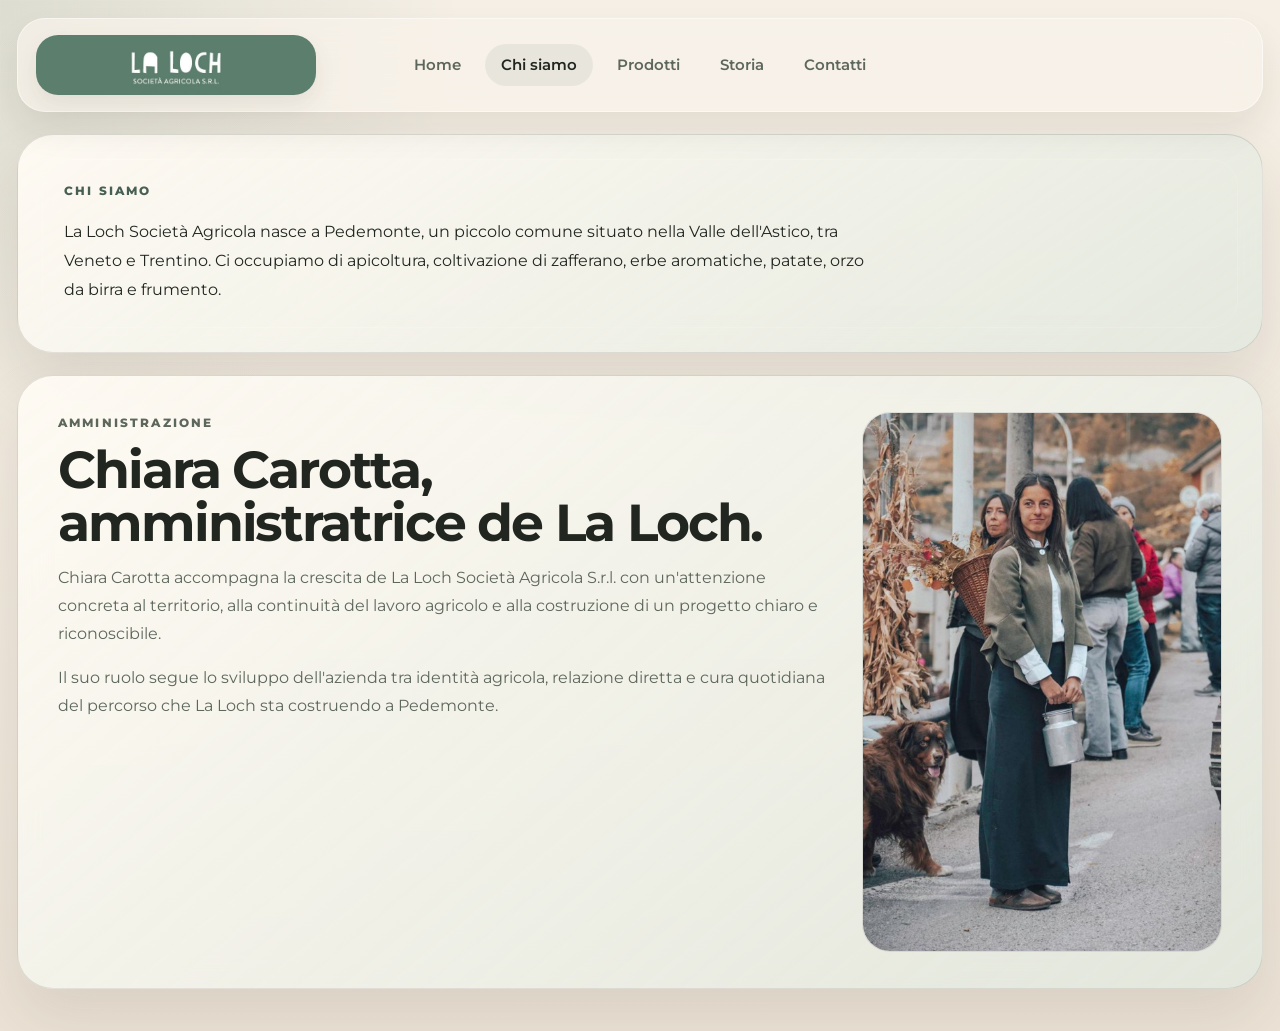
==== chi-siamo.html @ 4f4431ac "Initial commit" ====
﻿<!DOCTYPE html>
<html lang="it">
<head>
  <meta charset="UTF-8">
  <meta name="viewport" content="width=device-width, initial-scale=1.0">
  <title>La Loch Societa Agricola S.r.l. | Chi siamo</title>
  <meta name="description" content="Chi siamo: identita, approccio e territorio di La Loch Societa Agricola S.r.l. a Pedemonte.">
  <link rel="preconnect" href="https://fonts.googleapis.com">
  <link rel="preconnect" href="https://fonts.gstatic.com" crossorigin>
  <link href="https://fonts.googleapis.com/css2?family=Montserrat:wght@400;500;600;700;800&display=swap" rel="stylesheet">
  <link rel="stylesheet" href="styles.css">
</head>
<body class="about-page">
  <div class="site-shell">
    <header class="site-header">
      <a class="brand" href="index.html" aria-label="La Loch home">
        <img class="brand-logo" src="logo-la-loch-green.jpg" alt="Logo La Loch">
        <span class="brand-copy">
          <strong>La Loch</strong>
          <span>Societa Agricola S.R.L.</span>
        </span>
      </a>
      <nav class="desktop-nav" aria-label="Navigazione principale">
        <a class="nav-link" href="index.html">Home</a>
        <a class="nav-link" href="chi-siamo.html" aria-current="page">Chi siamo</a>
        <a class="nav-link" href="prodotti.html">Prodotti</a>
        <a class="nav-link" href="storia.html">Storia</a>
        <a class="nav-link" href="contatti.html">Contatti</a>
      </nav>
      <details class="mobile-nav">
        <summary>Menu</summary>
        <div class="mobile-panel">
          <a href="index.html">Home</a>
          <a href="chi-siamo.html" aria-current="page">Chi siamo</a>
          <a href="prodotti.html">Prodotti</a>
          <a href="storia.html">Storia</a>
          <a href="contatti.html">Contatti</a>
        </div>
      </details>
    </header>

    <main class="page-main">
      <section class="panel page-intro about-intro">
        <div class="about-intro-copy">
          <p class="section-tag">Chi siamo</p>
<p class="page-lead">La Loch Societ&agrave; Agricola nasce a Pedemonte, un piccolo comune situato nella Valle dell'Astico, tra Veneto e Trentino. Ci occupiamo di apicoltura, coltivazione di zafferano, erbe aromatiche, patate, orzo da birra e frumento.</p>
        </div>
      </section>
      <section class="panel biography-panel">
        <div class="biography-layout">
          <div class="biography-copy">
            <p class="section-tag">Amministrazione</p>
            <h2>Chiara Carotta, amministratrice de La Loch.</h2>
            <p>Chiara Carotta accompagna la crescita de La Loch Societ&agrave; Agricola S.r.l. con un'attenzione concreta al territorio, alla continuit&agrave; del lavoro agricolo e alla costruzione di un progetto chiaro e riconoscibile.</p>
            <p>Il suo ruolo segue lo sviluppo dell'azienda tra identit&agrave; agricola, relazione diretta e cura quotidiana del percorso che La Loch sta costruendo a Pedemonte.</p>
          </div>
          <figure class="biography-figure">
            <img class="biography-photo" src="chiara.jpg" alt="Chiara Carotta">
          </figure>
        </div>
      </section>
</main>
  </div>
</body>
</html>
---- styles.css ----
﻿:root {
  --bg: #efe7dc;
  --bg-soft: #f8f3eb;
  --ink: #212720;
  --muted: #5d675c;
  --line: rgba(33, 39, 32, 0.12);
  --forest: #617a6c;
  --forest-deep: #495f54;
  --sage: #91a292;
  --sand: #d8cab7;
  --white: #fdfaf4;
  --shadow: 0 28px 58px rgba(49, 42, 32, 0.1);
}

* {
  box-sizing: border-box;
}

html {
  scroll-behavior: smooth;
}

body {
  margin: 0;
  font-family: "Montserrat", sans-serif;
  color: var(--ink);
  background:
    radial-gradient(circle at top left, rgba(145, 162, 146, 0.24), transparent 28%),
    linear-gradient(180deg, #f5efe5 0%, #ece3d6 100%);
}

body::before {
  content: "";
  position: fixed;
  inset: 0;
  pointer-events: none;
  background-image:
    linear-gradient(rgba(255, 255, 255, 0.12) 1px, transparent 1px),
    linear-gradient(90deg, rgba(255, 255, 255, 0.12) 1px, transparent 1px);
  background-size: 72px 72px;
  mask-image: linear-gradient(180deg, rgba(0, 0, 0, 0.32), transparent 88%);
}

body,
a,
button,
input,
textarea {
  font-family: "Montserrat", sans-serif;
}

img {
  display: block;
  max-width: 100%;
}

a {
  color: inherit;
}

.site-shell {
  width: min(1260px, calc(100% - 34px));
  margin: 18px auto 42px;
}

.site-header {
  position: sticky;
  top: 18px;
  z-index: 20;
  display: flex;
  align-items: center;
  justify-content: space-between;
  gap: 18px;
  padding: 16px 18px;
  border: 1px solid rgba(255, 255, 255, 0.45);
  border-radius: 28px;
  background: rgba(248, 243, 235, 0.72);
  backdrop-filter: blur(16px);
  box-shadow: 0 18px 34px rgba(44, 38, 31, 0.08);
}

.brand {
  display: inline-flex;
  align-items: center;
  gap: 14px;
  text-decoration: none;
}

.brand-mark {
  display: inline-flex;
  align-items: center;
  justify-content: center;
  width: 48px;
  height: 48px;
  border-radius: 16px;
  background: linear-gradient(135deg, var(--forest-deep), var(--forest));
  color: var(--white);
  font-size: 0.92rem;
  font-weight: 800;
  letter-spacing: 0.14em;
}

.brand-copy {
  display: grid;
  gap: 4px;
}

.brand-copy strong,
.footer-brand,
.eyebrow,
.section-tag,
.card-label,
.chapter-number,
.timeline-index {
  text-transform: uppercase;
  letter-spacing: 0.18em;
  font-weight: 800;
}

.brand-copy strong {
  font-size: 0.92rem;
  color: var(--ink);
}

.brand-copy span {
  font-size: 0.78rem;
  color: var(--muted);
}

.desktop-nav {
  display: flex;
  align-items: center;
  gap: 8px;
}

.nav-link {
  padding: 12px 16px;
  border-radius: 999px;
  color: var(--muted);
  text-decoration: none;
  font-size: 0.92rem;
  font-weight: 600;
  transition: background-color 180ms ease, color 180ms ease;
}

.nav-link:hover,
.nav-link[aria-current="page"] {
  color: var(--ink);
  background: rgba(73, 95, 84, 0.08);
}

.mobile-nav {
  display: none;
  position: relative;
}

.mobile-nav summary {
  display: inline-flex;
  align-items: center;
  justify-content: center;
  min-height: 48px;
  padding: 0 18px;
  border-radius: 999px;
  list-style: none;
  cursor: pointer;
  color: var(--ink);
  border: 1px solid var(--line);
  background: rgba(255, 255, 255, 0.55);
  font-size: 0.86rem;
  font-weight: 700;
  text-transform: uppercase;
  letter-spacing: 0.14em;
}

.mobile-nav summary::-webkit-details-marker {
  display: none;
}

.mobile-panel {
  position: absolute;
  right: 0;
  top: calc(100% + 10px);
  min-width: 220px;
  display: grid;
  gap: 6px;
  padding: 14px;
  border: 1px solid var(--line);
  border-radius: 22px;
  background: rgba(248, 243, 235, 0.95);
  box-shadow: 0 22px 42px rgba(44, 38, 31, 0.12);
}

.mobile-panel a {
  padding: 12px 14px;
  border-radius: 14px;
  text-decoration: none;
  color: var(--ink);
  font-weight: 600;
}

.mobile-panel a:hover,
.mobile-panel a[aria-current="page"] {
  background: rgba(73, 95, 84, 0.08);
}

.page-main {
  display: grid;
  gap: 22px;
  margin-top: 22px;
}

.panel,
.chapter-card,
.content-card,
.product-tile,
.feature-card,
.timeline-step,
.contact-box {
  border: 1px solid var(--line);
  box-shadow: var(--shadow);
}

.panel {
  position: relative;
  overflow: hidden;
  border-radius: 36px;
  backdrop-filter: blur(14px);
}

.hero-home {
  display: grid;
  grid-template-columns: minmax(0, 1.2fr) minmax(320px, 0.8fr);
  gap: 30px;
  padding: 56px 54px;
  color: var(--white);
  background: linear-gradient(135deg, var(--forest-deep), var(--forest));
}

.hero-home::before,
.page-intro-dark::before {
  content: "";
  position: absolute;
  right: -120px;
  bottom: -180px;
  width: 440px;
  height: 440px;
  border-radius: 50%;
  background: radial-gradient(circle, rgba(255, 255, 255, 0.14) 0%, rgba(255, 255, 255, 0) 72%);
}

.hero-home::after,
.page-intro::after,
.contact-banner::after {
  content: "";
  position: absolute;
  inset: 24px;
  border: 1px solid rgba(255, 255, 255, 0.12);
  border-radius: 28px;
  pointer-events: none;
}

.hero-copy,
.page-intro > div,
.contact-banner > div {
  position: relative;
  z-index: 1;
}

.eyebrow,
.section-tag,
.card-label,
.chapter-number,
.timeline-index {
  margin: 0;
  font-size: 0.75rem;
}

.eyebrow {
  color: rgba(253, 250, 244, 0.88);
}

.hero-home h1,
.page-intro h1,
.section-heading h2,
.content-card h2,
.chapter-card h3,
.quote-panel h2,
.product-tile h2,
.feature-card h3,
.contact-box h2,
.timeline-content h2,
.contact-banner h2 {
  margin: 0;
  line-height: 0.95;
  letter-spacing: -0.05em;
}

.hero-home h1 {
  max-width: 11ch;
  margin-top: 18px;
  font-size: clamp(3.6rem, 7.7vw, 6.6rem);
}

.hero-text,
.page-lead,
.section-copy p,
.chapter-card p,
.content-card p,
.product-tile p,
.feature-card p,
.timeline-content p,
.contact-copy,
.contact-banner p,
.footer-note,
.hero-note strong,
.hero-location {
  line-height: 1.8;
}

.hero-text {
  max-width: 64ch;
  margin: 22px 0 0;
  color: rgba(253, 250, 244, 0.8);
  font-size: 1.02rem;
}

.hero-actions {
  display: flex;
  flex-wrap: wrap;
  gap: 14px;
  margin-top: 32px;
}

.button {
  display: inline-flex;
  align-items: center;
  justify-content: center;
  min-height: 54px;
  padding: 0 24px;
  border-radius: 999px;
  border: 1px solid transparent;
  text-decoration: none;
  font-size: 0.95rem;
  font-weight: 700;
  transition: transform 180ms ease, background-color 180ms ease, border-color 180ms ease;
}

.button:hover,
.chapter-card:hover,
.inline-arrow:hover {
  transform: translateY(-2px);
}

.button-light {
  color: var(--forest-deep);
  background: var(--white);
}

.button-outline {
  color: var(--white);
  background: rgba(255, 255, 255, 0.08);
  border-color: rgba(255, 255, 255, 0.18);
}

.hero-card,
.page-note {
  position: relative;
  z-index: 1;
  display: grid;
  gap: 18px;
  align-self: stretch;
  padding: 28px;
  border-radius: 28px;
  border: 1px solid rgba(255, 255, 255, 0.14);
  background: rgba(255, 255, 255, 0.08);
  backdrop-filter: blur(12px);
}

.card-label {
  color: rgba(253, 250, 244, 0.7);
}

.hero-location {
  margin: 0;
  font-size: 1.28rem;
  font-weight: 700;
  letter-spacing: -0.03em;
}

.chapter-mini-list {
  display: grid;
  gap: 10px;
}

.chapter-mini-list a {
  display: flex;
  align-items: center;
  justify-content: space-between;
  gap: 16px;
  padding: 14px 16px;
  border-radius: 18px;
  background: rgba(255, 255, 255, 0.06);
  color: var(--white);
  text-decoration: none;
  transition: background-color 180ms ease;
}

.chapter-mini-list a:hover {
  background: rgba(255, 255, 255, 0.12);
}

.chapter-mini-list span {
  font-size: 0.72rem;
  letter-spacing: 0.18em;
  opacity: 0.7;
}

.hero-note {
  padding-top: 16px;
  border-top: 1px solid rgba(255, 255, 255, 0.12);
}

.hero-note p {
  margin: 0;
  color: rgba(253, 250, 244, 0.68);
}

.hero-note strong,
.page-note strong {
  display: block;
  margin-top: 8px;
  font-size: 1rem;
  font-weight: 600;
}

.intro-section {
  padding: 40px 42px;
  background: rgba(255, 251, 244, 0.58);
}

.section-grid,
.page-intro,
.contact-banner,
.content-grid {
  display: grid;
  grid-template-columns: minmax(0, 0.95fr) minmax(0, 1.05fr);
  gap: 22px;
}

.section-heading h2,
.contact-banner h2 {
  margin-top: 12px;
  font-size: clamp(2.2rem, 4.8vw, 4.2rem);
}

.section-tag {
  color: var(--forest-deep);
}

.section-copy p,
.chapter-card p,
.content-card p,
.product-tile p,
.feature-card p,
.timeline-content p,
.contact-banner p,
.contact-copy,
.footer-note {
  color: var(--muted);
}

.section-copy p,
.content-card p,
.timeline-content p {
  margin: 0 0 14px;
  font-size: 1rem;
}

.chapter-grid,
.feature-grid,
.contact-grid-page,
.product-grid {
  display: grid;
  gap: 22px;
}

.chapter-grid {
  grid-template-columns: repeat(2, minmax(0, 1fr));
}

.chapter-card {
  display: grid;
  gap: 14px;
  padding: 30px;
  border-radius: 30px;
  background: linear-gradient(180deg, rgba(255, 251, 244, 0.9), rgba(235, 225, 210, 0.66));
  text-decoration: none;
  transition: transform 180ms ease, box-shadow 180ms ease;
}

.chapter-card-dark,
.content-card-dark,
.contact-box-dark {
  background: linear-gradient(135deg, rgba(73, 95, 84, 0.96), rgba(97, 122, 108, 0.92));
  color: var(--white);
}

.chapter-card-dark .chapter-link,
.chapter-card-dark p,
.content-card-dark p,
.content-card-dark .section-tag,
.content-card-dark h2,
.contact-box-dark .section-tag,
.contact-box-dark h2,
.contact-box-dark p {
  color: var(--white);
}

.chapter-card h3,
.content-card h2,
.product-tile h2,
.feature-card h3,
.contact-box h2,
.timeline-content h2,
.page-intro h1,
.quote-panel h2 {
  font-size: clamp(2rem, 4.4vw, 3.8rem);
}

.chapter-card h3 {
  font-size: clamp(2rem, 3.4vw, 2.8rem);
}

.chapter-link,
.inline-arrow {
  display: inline-flex;
  align-items: center;
  gap: 8px;
  color: var(--forest-deep);
  text-decoration: none;
  font-size: 0.76rem;
  font-weight: 800;
  letter-spacing: 0.16em;
  text-transform: uppercase;
  transition: transform 180ms ease;
}

.chapter-link::after,
.inline-arrow::after {
  content: "->";
  font-size: 1rem;
  line-height: 1;
}

.page-intro {
  padding: 48px 46px;
  background: linear-gradient(145deg, rgba(255, 251, 244, 0.95), rgba(223, 231, 221, 0.72));
}

.page-intro h1 {
  margin-top: 12px;
}

.page-lead {
  margin: 20px 0 0;
  max-width: 60ch;
  font-size: 1rem;
}

.page-note {
  align-content: start;
  background: rgba(255, 255, 255, 0.48);
  border-color: rgba(73, 95, 84, 0.12);
}

.page-intro-dark {
  color: var(--white);
  background: linear-gradient(135deg, var(--forest-deep), var(--forest));
}

.page-intro-dark .section-tag,
.page-intro-dark .page-lead,
.page-intro-dark .card-label,
.page-intro-dark .page-note strong {
  color: var(--white);
}

.page-intro-dark .page-note {
  background: rgba(255, 255, 255, 0.08);
  border-color: rgba(255, 255, 255, 0.14);
}

.content-card,
.quote-panel,
.feature-card,
.contact-box,
.product-tile,
.timeline-step {
  padding: 32px;
  border-radius: 30px;
  background: linear-gradient(180deg, rgba(255, 251, 244, 0.9), rgba(236, 226, 211, 0.68));
}

.content-card h2,
.feature-card h3,
.product-tile h2,
.timeline-content h2,
.contact-box h2 {
  margin-top: 10px;
}

.feature-grid {
  grid-template-columns: repeat(3, minmax(0, 1fr));
}

.feature-card h3 {
  font-size: clamp(1.6rem, 2.6vw, 2.1rem);
}

.quote-panel {
  padding: 36px 42px;
  background: linear-gradient(135deg, rgba(73, 95, 84, 0.94), rgba(122, 143, 131, 0.88));
  color: var(--white);
}

.quote-panel .section-tag,
.quote-panel h2 {
  color: var(--white);
}

.product-grid-page {
  grid-template-columns: repeat(2, minmax(0, 1fr));
}

.product-tile {
  position: relative;
  overflow: hidden;
}

.product-index {
  display: inline-flex;
  width: 44px;
  height: 44px;
  align-items: center;
  justify-content: center;
  border-radius: 50%;
  background: rgba(73, 95, 84, 0.12);
  color: var(--forest-deep);
  font-size: 0.76rem;
  font-weight: 800;
  letter-spacing: 0.12em;
}

.timeline {
  display: grid;
  gap: 18px;
}

.timeline-step {
  display: grid;
  grid-template-columns: 78px minmax(0, 1fr);
  gap: 16px;
  align-items: start;
}

.timeline-index {
  color: var(--forest-deep);
}

.timeline-content h2 {
  font-size: clamp(1.8rem, 3vw, 2.5rem);
}

.timeline-content p {
  margin: 12px 0 0;
}

.content-card-quote {
  background: linear-gradient(135deg, rgba(255, 251, 244, 0.96), rgba(218, 230, 220, 0.78));
}

.contact-banner {
  padding: 36px 40px;
  background:
    radial-gradient(circle at top right, rgba(145, 162, 146, 0.18), transparent 24%),
    linear-gradient(140deg, rgba(255, 251, 244, 0.94), rgba(223, 231, 221, 0.76));
}

.contact-inline {
  display: grid;
  gap: 14px;
  align-content: center;
}

.contact-inline a,
.contact-inline p {
  margin: 0;
  color: var(--ink);
  font-size: 1.08rem;
  font-weight: 700;
  text-decoration: none;
}

.contact-grid-page {
  grid-template-columns: repeat(2, minmax(0, 1fr));
}

.contact-box {
  display: grid;
  gap: 12px;
  align-content: start;
}

.icon-badge {
  display: inline-flex;
  align-items: center;
  justify-content: center;
  width: 48px;
  height: 48px;
  border-radius: 16px;
  color: var(--forest-deep);
  background: rgba(73, 95, 84, 0.12);
}

.icon-badge svg {
  width: 20px;
  height: 20px;
}

.contact-copy {
  margin: 0;
  font-size: 1rem;
}

.site-footer {
  display: grid;
  grid-template-columns: minmax(0, 1fr) auto;
  gap: 18px;
  align-items: end;
  margin-top: 24px;
  padding: 2px 8px 0;
}

.footer-brand {
  margin: 0;
  font-size: 0.82rem;
  color: var(--ink);
}

.footer-note {
  margin: 8px 0 0;
  font-size: 0.9rem;
}

.footer-nav {
  display: flex;
  flex-wrap: wrap;
  justify-content: flex-end;
  gap: 12px;
}

.footer-nav a {
  color: var(--muted);
  text-decoration: none;
  font-size: 0.92rem;
  font-weight: 600;
}

.footer-nav a:hover {
  color: var(--ink);
}

@media (max-width: 1040px) {
  .hero-home,
  .page-intro,
  .section-grid,
  .contact-banner,
  .content-grid,
  .feature-grid,
  .product-grid-page,
  .contact-grid-page {
    grid-template-columns: 1fr;
  }

  .chapter-grid {
    grid-template-columns: 1fr;
  }

  .site-footer {
    grid-template-columns: 1fr;
  }

  .footer-nav {
    justify-content: flex-start;
  }
}

@media (max-width: 860px) {
  .desktop-nav {
    display: none;
  }

  .mobile-nav {
    display: block;
  }

  .site-header {
    padding: 14px;
  }
}

@media (max-width: 720px) {
  .site-shell {
    width: min(100% - 18px, 100%);
    margin: 10px auto 26px;
  }

  .site-header {
    top: 10px;
    border-radius: 24px;
  }

  .hero-home,
  .page-intro,
  .intro-section,
  .contact-banner,
  .content-card,
  .quote-panel,
  .feature-card,
  .contact-box,
  .product-tile,
  .timeline-step,
  .chapter-card {
    padding: 24px;
    border-radius: 24px;
  }

  .panel {
    border-radius: 28px;
  }

  .hero-home::after,
  .page-intro::after,
  .contact-banner::after {
    inset: 14px;
    border-radius: 20px;
  }

  .hero-home h1,
  .page-intro h1,
  .section-heading h2,
  .contact-banner h2,
  .quote-panel h2 {
    font-size: clamp(2.6rem, 12vw, 4rem);
  }

  .chapter-card h3,
  .content-card h2,
  .product-tile h2,
  .contact-box h2,
  .timeline-content h2 {
    font-size: clamp(1.8rem, 8vw, 2.6rem);
  }

  .hero-actions,
  .button {
    width: 100%;
  }

  .button {
    width: 100%;
  }

  .timeline-step {
    grid-template-columns: 1fr;
  }

  .brand-copy span {
    display: none;
  }

  .mobile-nav {
    width: 100%;
  }

  .mobile-nav summary {
    width: 100%;
  }

  .mobile-panel {
    left: 0;
    right: 0;
    min-width: 0;
  }
}


@media (max-width: 720px) {
  .site-header {
    flex-wrap: wrap;
  }

  .brand {
    flex: 1 1 auto;
  }

  .mobile-nav {
    order: 3;
    width: 100%;
    flex: 1 0 100%;
  }
}

.hero-company {
  display: inline-flex;
  align-items: center;
  gap: 16px;
  flex-wrap: wrap;
}

.hero-company-logo {
  width: clamp(88px, 10vw, 122px);
  height: auto;
  padding: 6px 10px;
  border-radius: 18px;
  border: 1px solid rgba(255, 255, 255, 0.18);
  background: rgba(255, 255, 255, 0.06);
  box-shadow: 0 12px 24px rgba(0, 0, 0, 0.12);
}

@media (max-width: 720px) {
  .hero-company {
    gap: 12px;
  }

  .hero-company-logo {
    width: 96px;
  }
}

.brand-logo {
  width: clamp(92px, 10vw, 118px);
  height: auto;
  border-radius: 18px;
  box-shadow: 0 10px 22px rgba(44, 38, 31, 0.08);
}

@media (max-width: 720px) {
  .brand-logo {
    width: 90px;
  }
}

.brand {
  gap: 0;
}

.brand-copy {
  display: none;
}

.brand-logo {
  width: clamp(172px, 20vw, 250px);
  height: 62px;
  max-width: none;
  object-fit: cover;
  object-position: center center;
  border-radius: 22px;
  box-shadow: 0 10px 22px rgba(44, 38, 31, 0.08);
}

@media (max-width: 720px) {
  .brand-logo {
    width: 148px;
    height: 54px;
  }
}


.hero-home .eyebrow {
  font-size: 1.08rem;
  letter-spacing: 0.2em;
}

.brand-logo {
  width: clamp(196px, 22.8vw, 280px);
  height: 60px;
  object-position: center 43%;
}

@media (max-width: 720px) {
  .hero-home .eyebrow {
    font-size: 0.94rem;
  }

  .brand-logo {
    width: 166px;
    height: 52px;
    object-position: center 43%;
  }
}



.home-page .page-main {
  gap: 0;
}

.home-page .hero-home {
  grid-template-columns: minmax(0, 1fr);
  min-height: 66vh;
  align-items: center;
}

.home-page .hero-copy {
  max-width: 920px;
}

.home-page .hero-text {
  max-width: 70ch;
}

.contact-box-reference {
  background: linear-gradient(180deg, rgba(255, 251, 244, 0.9), rgba(236, 226, 211, 0.68));
  color: var(--ink);
}

.contact-box-reference .section-tag,
.contact-box-reference h2,
.contact-box-reference p {
  color: var(--ink);
}

.contact-reference-copy {
  font-size: 1.15rem;
  font-weight: 700;
  line-height: 1.45;
  color: var(--ink);
}

@media (max-width: 720px) {
  .contact-reference-copy {
    font-size: 1.02rem;
  }
}

.home-page {
  background:
    linear-gradient(180deg, rgba(31, 40, 35, 0.015), rgba(31, 40, 35, 0.045)),
    url("home-background.jpeg") center center / cover no-repeat fixed;
}

.home-page::before {
  background-image: linear-gradient(180deg, rgba(23, 30, 27, 0.005), rgba(23, 30, 27, 0.03));
  background-size: cover;
  mask-image: none;
}

.home-page .site-header {
  background: transparent;
  border-color: transparent;
  box-shadow: none;
  backdrop-filter: none;
}

.home-page .hero-home {
  background: linear-gradient(135deg, rgba(73, 95, 84, 0.76), rgba(97, 122, 108, 0.58));
  border-color: rgba(255, 255, 255, 0.18);
}

.home-page .site-shell {
  min-height: calc(100vh - 36px);
}

.home-stage {
  min-height: calc(100vh - 150px);
}

.about-intro {
  grid-template-columns: minmax(0, 1fr);
}

.about-eyebrow {
  margin-top: 14px;
  color: var(--forest-deep);
}

.about-page .page-lead {
  max-width: 74ch;
}







.site-header {
  justify-content: flex-start;
}

.desktop-nav {
  position: absolute;
  left: 50%;
  transform: translateX(-50%);
}

.mobile-nav {
  margin-left: auto;
}




.literary-quote {
  margin: 16px 0 0;
  max-width: 34ch;
  font-size: clamp(1.2rem, 2.25vw, 1.8rem);
  line-height: 1.55;
  letter-spacing: -0.02em;
  font-weight: 500;
  color: var(--ink);
}

.literary-quote-light {
  color: var(--white);
}

@media (max-width: 720px) {
  .literary-quote {
    font-size: clamp(1.05rem, 5vw, 1.35rem);
  }
}

.biography-panel {
  padding: 36px 40px;
  background: linear-gradient(140deg, rgba(255, 251, 244, 0.94), rgba(223, 231, 221, 0.76));
}

.biography-copy {
  max-width: 78ch;
}

.biography-panel h2 {
  margin: 10px 0 0;
  font-size: clamp(2rem, 4.1vw, 3.4rem);
  line-height: 1;
  letter-spacing: -0.04em;
}

.biography-panel p {
  color: var(--muted);
  line-height: 1.75;
}

.biography-copy p + p {
  margin-top: 14px;
}

@media (max-width: 720px) {
  .biography-panel {
    padding: 24px;
  }

  .biography-panel h2 {
    font-size: clamp(1.8rem, 8vw, 2.6rem);
  }
}

.biography-layout {
  display: grid;
  grid-template-columns: minmax(0, 1fr) minmax(260px, 360px);
  gap: 28px;
  align-items: start;
}

.biography-figure {
  margin: 0;
  overflow: hidden;
  border-radius: 28px;
  border: 1px solid var(--line);
  background: rgba(255, 255, 255, 0.34);
}

.biography-photo {
  width: 100%;
  height: 100%;
  min-height: 420px;
  object-fit: cover;
  object-position: center top;
}

@media (max-width: 900px) {
  .biography-layout {
    grid-template-columns: 1fr;
  }

  .biography-figure {
    max-width: 360px;
  }

  .biography-photo {
    min-height: 0;
    aspect-ratio: 4 / 5;
  }
}
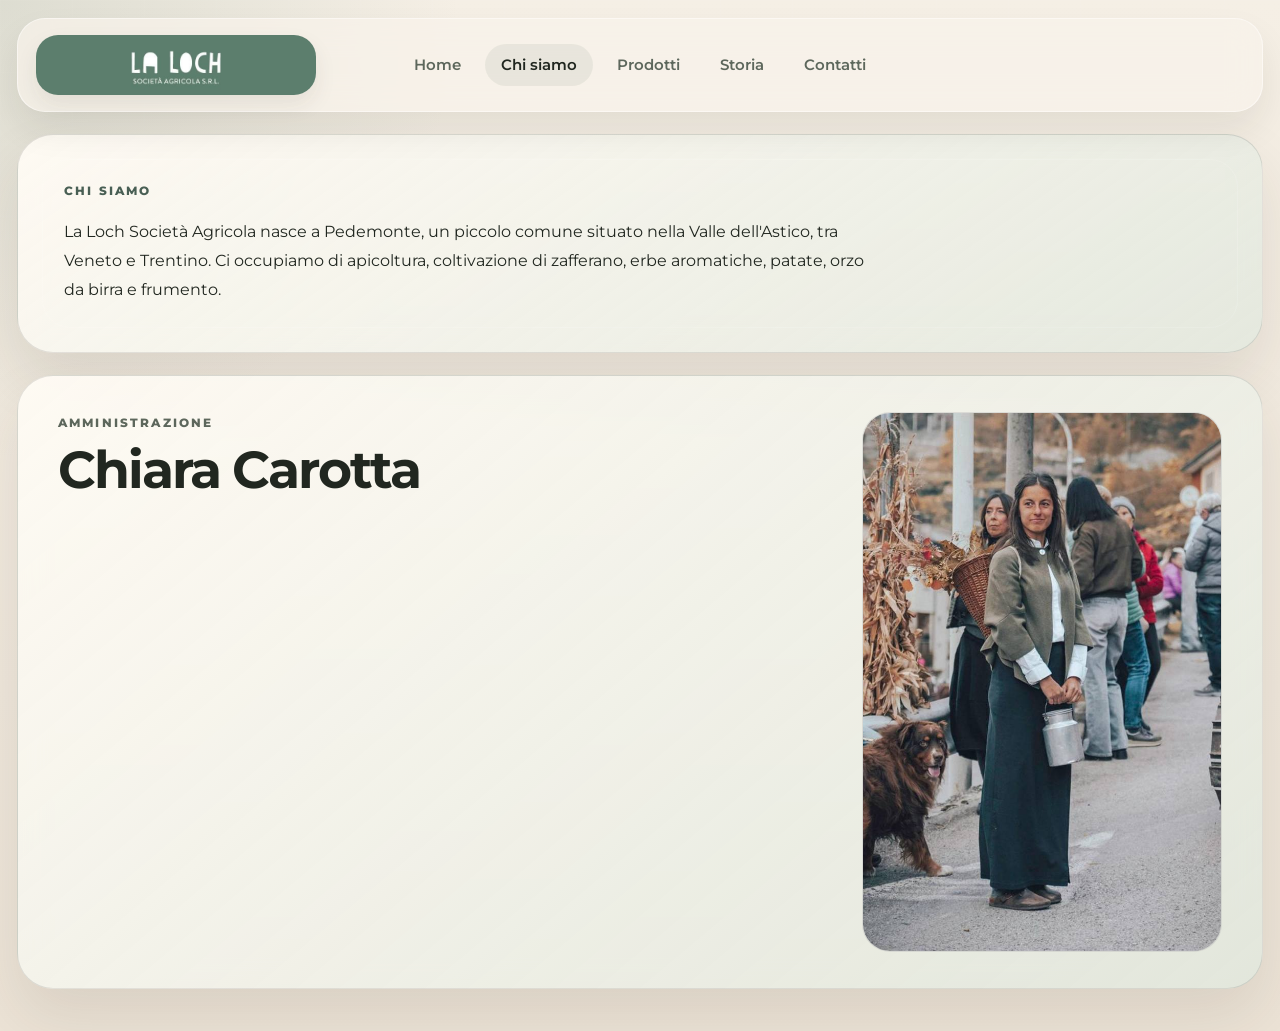
==== commit c0057fdc: "Publish site for GitHub Pages" ====
--- a/chi-siamo.html
+++ b/chi-siamo.html
@@ -1,4 +1,4 @@
-﻿<!DOCTYPE html>
+<!DOCTYPE html>
 <html lang="it">
 <head>
   <meta charset="UTF-8">
@@ -14,7 +14,7 @@
   <div class="site-shell">
     <header class="site-header">
       <a class="brand" href="index.html" aria-label="La Loch home">
-        <img class="brand-logo" src="logo-la-loch-green.jpg" alt="Logo La Loch">
+        <img class="brand-logo" src="logo-la-loch-green-web.jpg" alt="Logo La Loch">
         <span class="brand-copy">
           <strong>La Loch</strong>
           <span>Societa Agricola S.R.L.</span>
@@ -50,12 +50,10 @@
         <div class="biography-layout">
           <div class="biography-copy">
             <p class="section-tag">Amministrazione</p>
-            <h2>Chiara Carotta, amministratrice de La Loch.</h2>
-            <p>Chiara Carotta accompagna la crescita de La Loch Societ&agrave; Agricola S.r.l. con un'attenzione concreta al territorio, alla continuit&agrave; del lavoro agricolo e alla costruzione di un progetto chiaro e riconoscibile.</p>
-            <p>Il suo ruolo segue lo sviluppo dell'azienda tra identit&agrave; agricola, relazione diretta e cura quotidiana del percorso che La Loch sta costruendo a Pedemonte.</p>
+            <h2>Chiara Carotta</h2>
           </div>
           <figure class="biography-figure">
-            <img class="biography-photo" src="chiara.jpg" alt="Chiara Carotta">
+            <img class="biography-photo" src="chiara-web.jpg" alt="Chiara Carotta">
           </figure>
         </div>
       </section>
@@ -69,3 +67,4 @@
 
 
 
+
--- a/styles.css
+++ b/styles.css
@@ -1,4 +1,4 @@
-﻿:root {
+:root {
   --bg: #efe7dc;
   --bg-soft: #f8f3eb;
   --ink: #212720;
@@ -1047,7 +1047,7 @@
 .home-page {
   background:
     linear-gradient(180deg, rgba(31, 40, 35, 0.015), rgba(31, 40, 35, 0.045)),
-    url("home-background.jpeg") center center / cover no-repeat fixed;
+    url("home-background-web.jpg") center center / cover no-repeat fixed;
 }
 
 .home-page::before {
@@ -1204,3 +1204,19 @@
     aspect-ratio: 4 / 5;
   }
 }
+
+.product-intro-only {
+  grid-template-columns: minmax(0, 1fr);
+}
+
+.product-intro-only .page-lead {
+  max-width: 68ch;
+}
+
+.story-intro-only {
+  grid-template-columns: minmax(0, 1fr);
+}
+
+.story-intro-only .page-lead {
+  max-width: 68ch;
+}
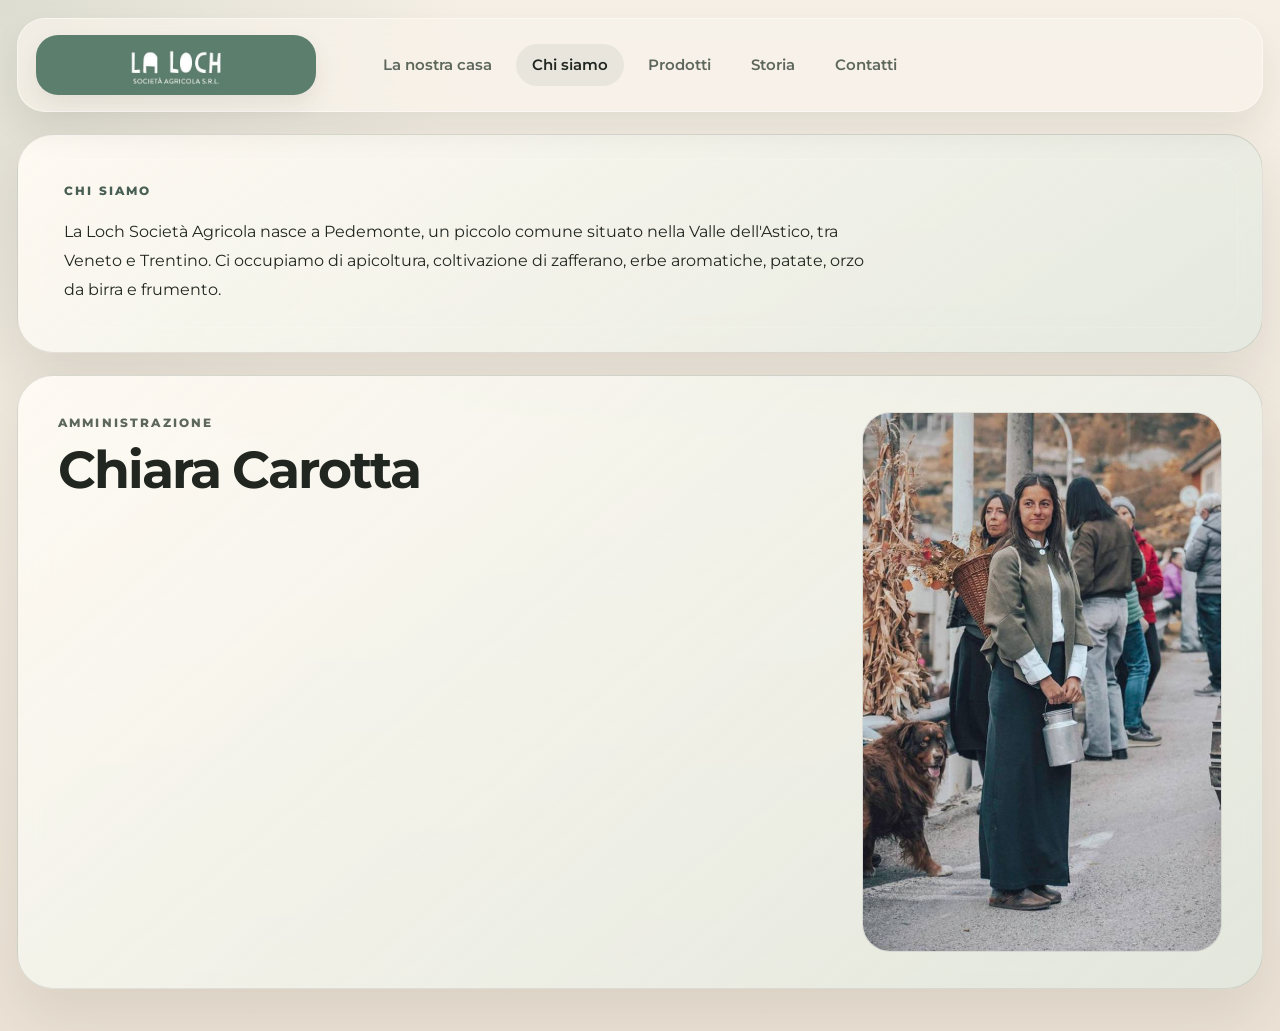
==== commit 2f37b8be: "Rename Home menu item to La nostra casa" ====
--- a/chi-siamo.html
+++ b/chi-siamo.html
@@ -21,7 +21,7 @@
         </span>
       </a>
       <nav class="desktop-nav" aria-label="Navigazione principale">
-        <a class="nav-link" href="index.html">Home</a>
+        <a class="nav-link" href="index.html">La nostra casa</a>
         <a class="nav-link" href="chi-siamo.html" aria-current="page">Chi siamo</a>
         <a class="nav-link" href="prodotti.html">Prodotti</a>
         <a class="nav-link" href="storia.html">Storia</a>
@@ -30,7 +30,7 @@
       <details class="mobile-nav">
         <summary>Menu</summary>
         <div class="mobile-panel">
-          <a href="index.html">Home</a>
+          <a href="index.html">La nostra casa</a>
           <a href="chi-siamo.html" aria-current="page">Chi siamo</a>
           <a href="prodotti.html">Prodotti</a>
           <a href="storia.html">Storia</a>
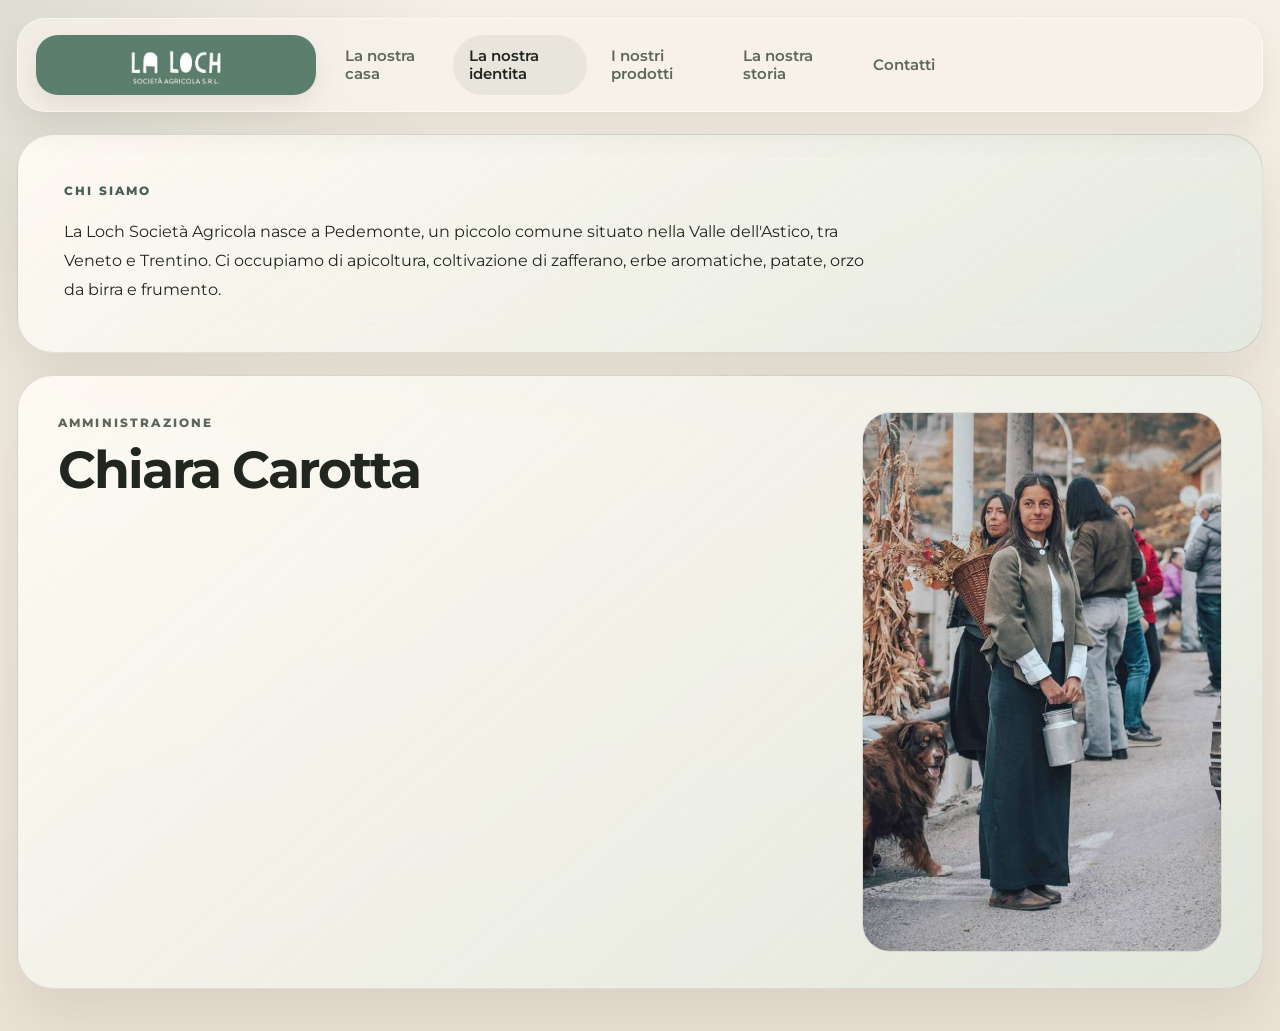
==== commit d6ef3100: "Rename menu labels for identity products and history" ====
--- a/chi-siamo.html
+++ b/chi-siamo.html
@@ -22,18 +22,18 @@
       </a>
       <nav class="desktop-nav" aria-label="Navigazione principale">
         <a class="nav-link" href="index.html">La nostra casa</a>
-        <a class="nav-link" href="chi-siamo.html" aria-current="page">Chi siamo</a>
-        <a class="nav-link" href="prodotti.html">Prodotti</a>
-        <a class="nav-link" href="storia.html">Storia</a>
+        <a class="nav-link" href="chi-siamo.html" aria-current="page">La nostra identita</a>
+        <a class="nav-link" href="prodotti.html">I nostri prodotti</a>
+        <a class="nav-link" href="storia.html">La nostra storia</a>
         <a class="nav-link" href="contatti.html">Contatti</a>
       </nav>
       <details class="mobile-nav">
         <summary>Menu</summary>
         <div class="mobile-panel">
           <a href="index.html">La nostra casa</a>
-          <a href="chi-siamo.html" aria-current="page">Chi siamo</a>
-          <a href="prodotti.html">Prodotti</a>
-          <a href="storia.html">Storia</a>
+          <a href="chi-siamo.html" aria-current="page">La nostra identita</a>
+          <a href="prodotti.html">I nostri prodotti</a>
+          <a href="storia.html">La nostra storia</a>
           <a href="contatti.html">Contatti</a>
         </div>
       </details>
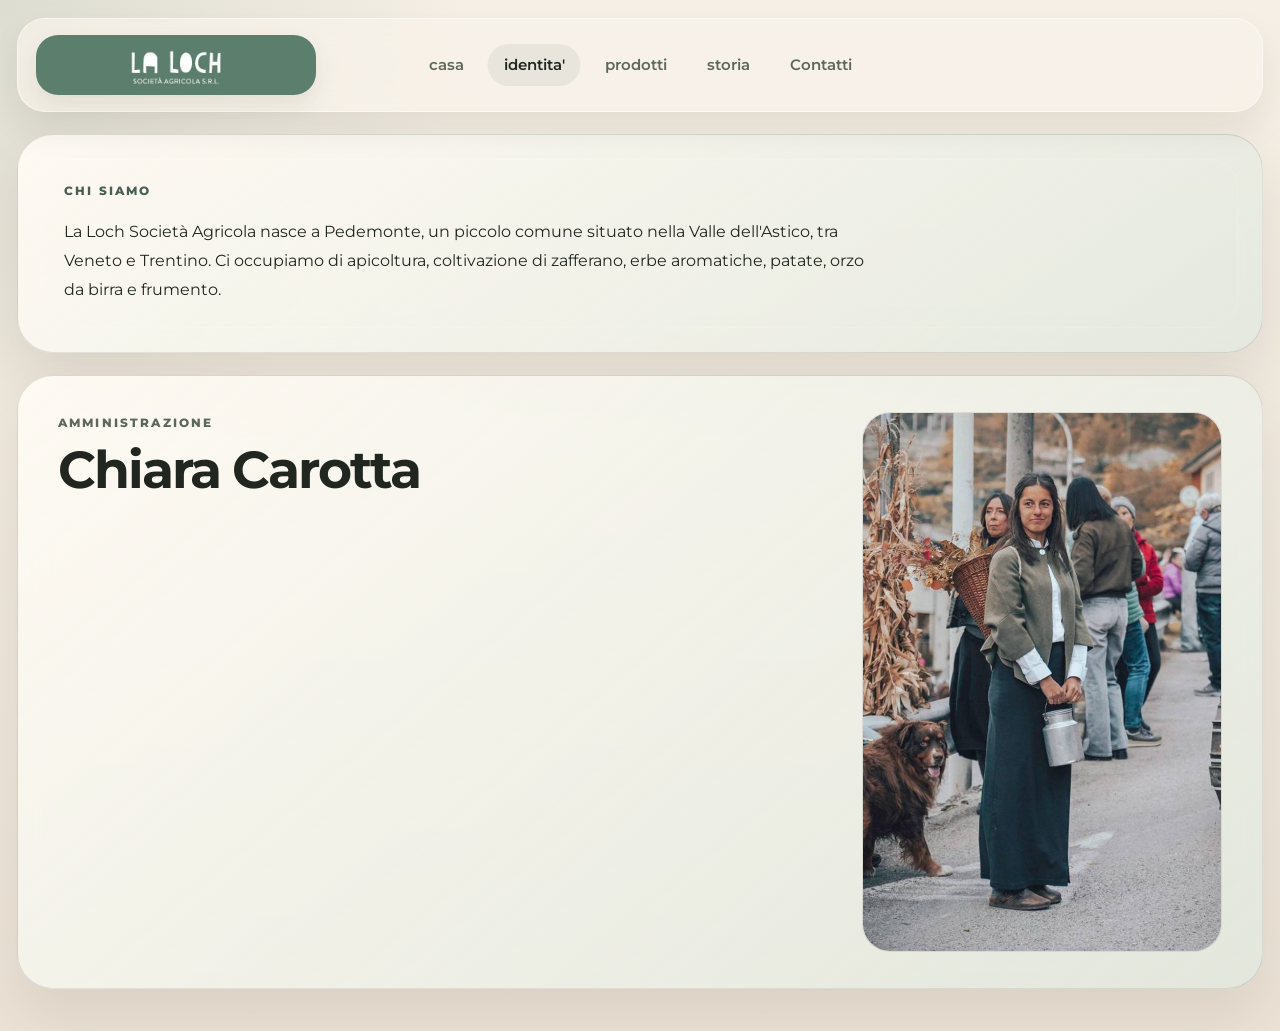
==== commit 64e50cd8: "Shorten menu labels" ====
--- a/chi-siamo.html
+++ b/chi-siamo.html
@@ -21,19 +21,19 @@
         </span>
       </a>
       <nav class="desktop-nav" aria-label="Navigazione principale">
-        <a class="nav-link" href="index.html">La nostra casa</a>
-        <a class="nav-link" href="chi-siamo.html" aria-current="page">La nostra identita</a>
-        <a class="nav-link" href="prodotti.html">I nostri prodotti</a>
-        <a class="nav-link" href="storia.html">La nostra storia</a>
+        <a class="nav-link" href="index.html">casa</a>
+        <a class="nav-link" href="chi-siamo.html" aria-current="page">identita'</a>
+        <a class="nav-link" href="prodotti.html">prodotti</a>
+        <a class="nav-link" href="storia.html">storia</a>
         <a class="nav-link" href="contatti.html">Contatti</a>
       </nav>
       <details class="mobile-nav">
         <summary>Menu</summary>
         <div class="mobile-panel">
-          <a href="index.html">La nostra casa</a>
-          <a href="chi-siamo.html" aria-current="page">La nostra identita</a>
-          <a href="prodotti.html">I nostri prodotti</a>
-          <a href="storia.html">La nostra storia</a>
+          <a href="index.html">casa</a>
+          <a href="chi-siamo.html" aria-current="page">identita'</a>
+          <a href="prodotti.html">prodotti</a>
+          <a href="storia.html">storia</a>
           <a href="contatti.html">Contatti</a>
         </div>
       </details>
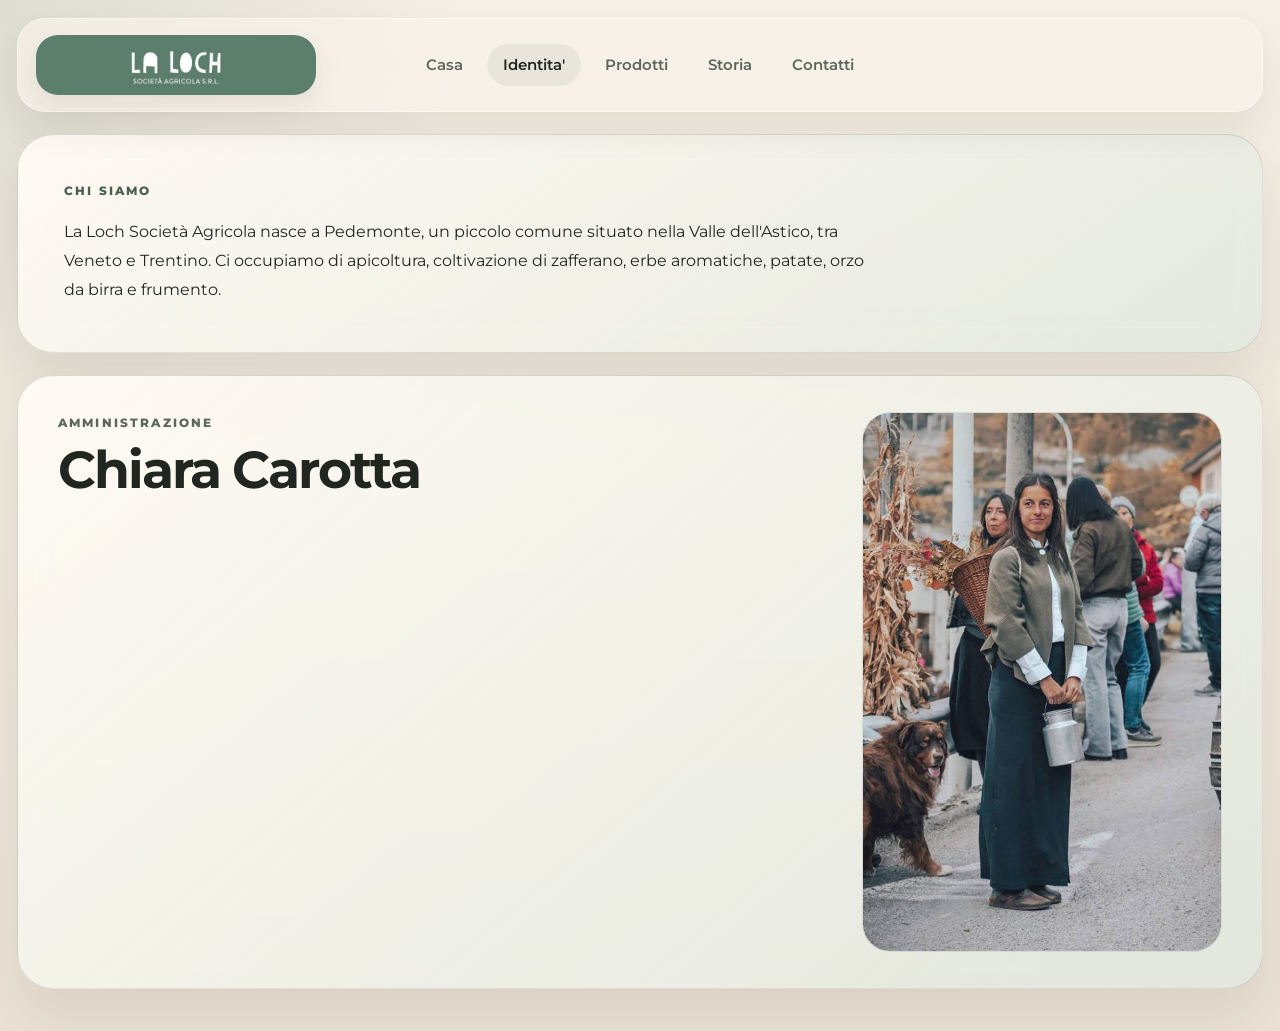
==== commit 38466983: "Capitalize menu labels" ====
--- a/chi-siamo.html
+++ b/chi-siamo.html
@@ -21,19 +21,19 @@
         </span>
       </a>
       <nav class="desktop-nav" aria-label="Navigazione principale">
-        <a class="nav-link" href="index.html">casa</a>
-        <a class="nav-link" href="chi-siamo.html" aria-current="page">identita'</a>
-        <a class="nav-link" href="prodotti.html">prodotti</a>
-        <a class="nav-link" href="storia.html">storia</a>
+        <a class="nav-link" href="index.html">Casa</a>
+        <a class="nav-link" href="chi-siamo.html" aria-current="page">Identita'</a>
+        <a class="nav-link" href="prodotti.html">Prodotti</a>
+        <a class="nav-link" href="storia.html">Storia</a>
         <a class="nav-link" href="contatti.html">Contatti</a>
       </nav>
       <details class="mobile-nav">
         <summary>Menu</summary>
         <div class="mobile-panel">
-          <a href="index.html">casa</a>
-          <a href="chi-siamo.html" aria-current="page">identita'</a>
-          <a href="prodotti.html">prodotti</a>
-          <a href="storia.html">storia</a>
+          <a href="index.html">Casa</a>
+          <a href="chi-siamo.html" aria-current="page">Identita'</a>
+          <a href="prodotti.html">Prodotti</a>
+          <a href="storia.html">Storia</a>
           <a href="contatti.html">Contatti</a>
         </div>
       </details>
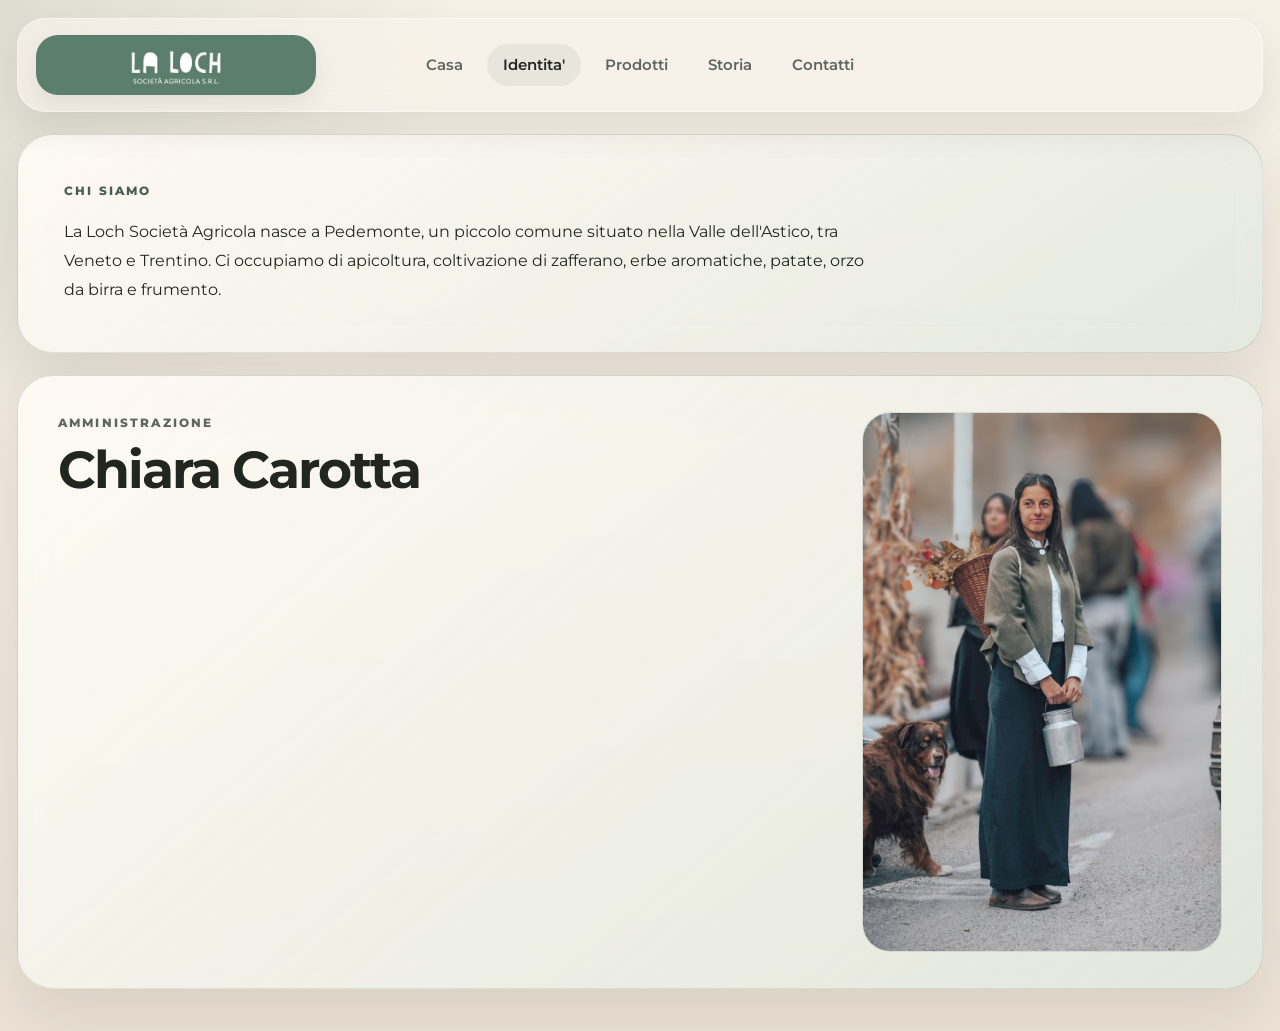
==== commit e8c4468f: "Update identity section image" ====
--- a/chi-siamo.html
+++ b/chi-siamo.html
@@ -53,7 +53,7 @@
             <h2>Chiara Carotta</h2>
           </div>
           <figure class="biography-figure">
-            <img class="biography-photo" src="chiara-web.jpg" alt="Chiara Carotta">
+            <img class="biography-photo" src="chiara-identita.png" alt="Chiara Carotta">
           </figure>
         </div>
       </section>
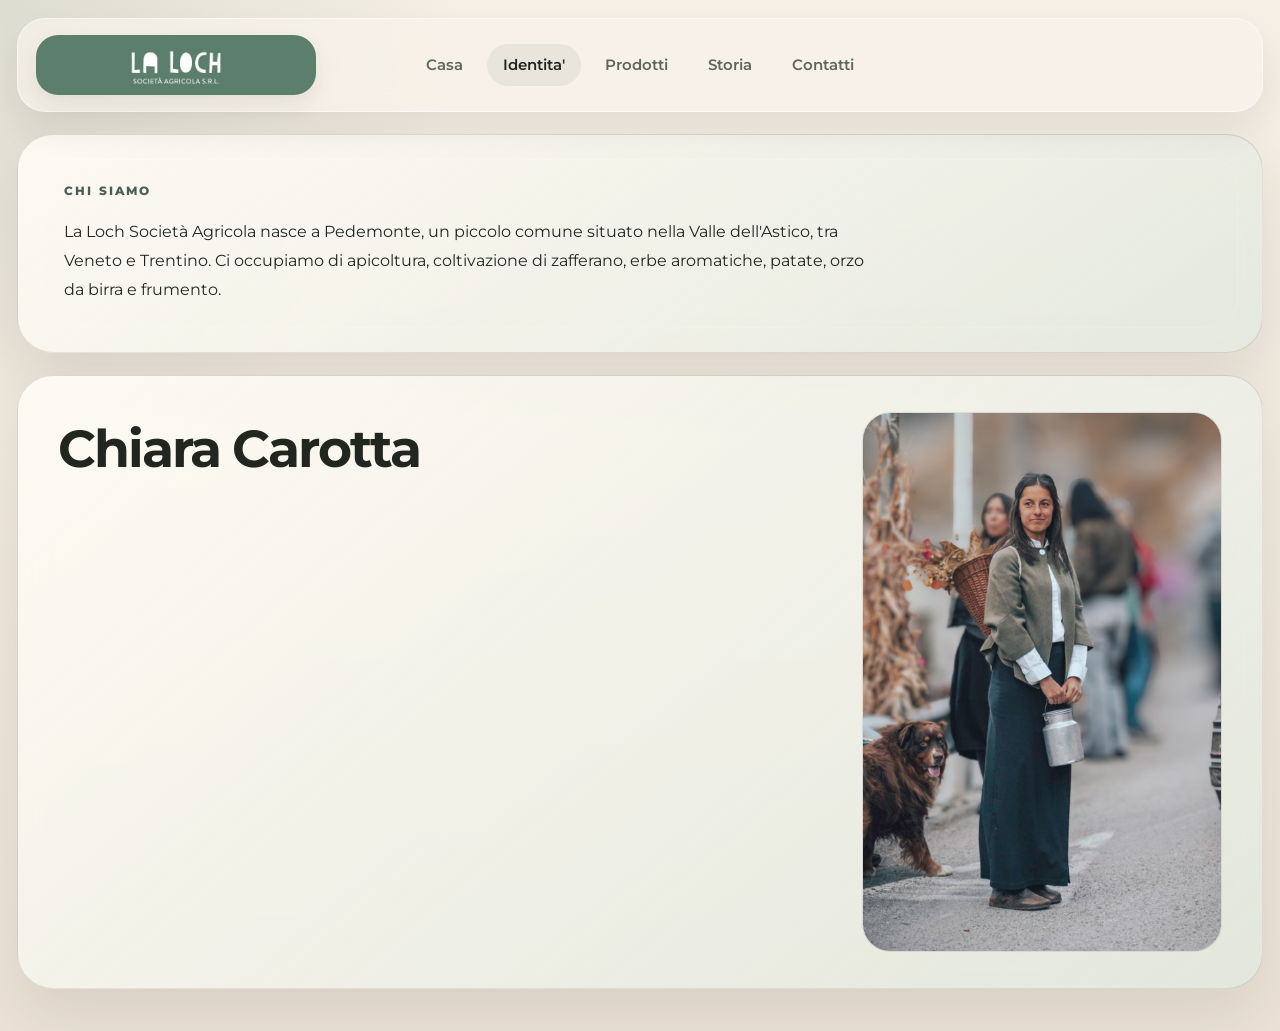
==== commit 5ec89927: "Remove administration label from identity section" ====
--- a/chi-siamo.html
+++ b/chi-siamo.html
@@ -49,7 +49,6 @@
       <section class="panel biography-panel">
         <div class="biography-layout">
           <div class="biography-copy">
-            <p class="section-tag">Amministrazione</p>
             <h2>Chiara Carotta</h2>
           </div>
           <figure class="biography-figure">
